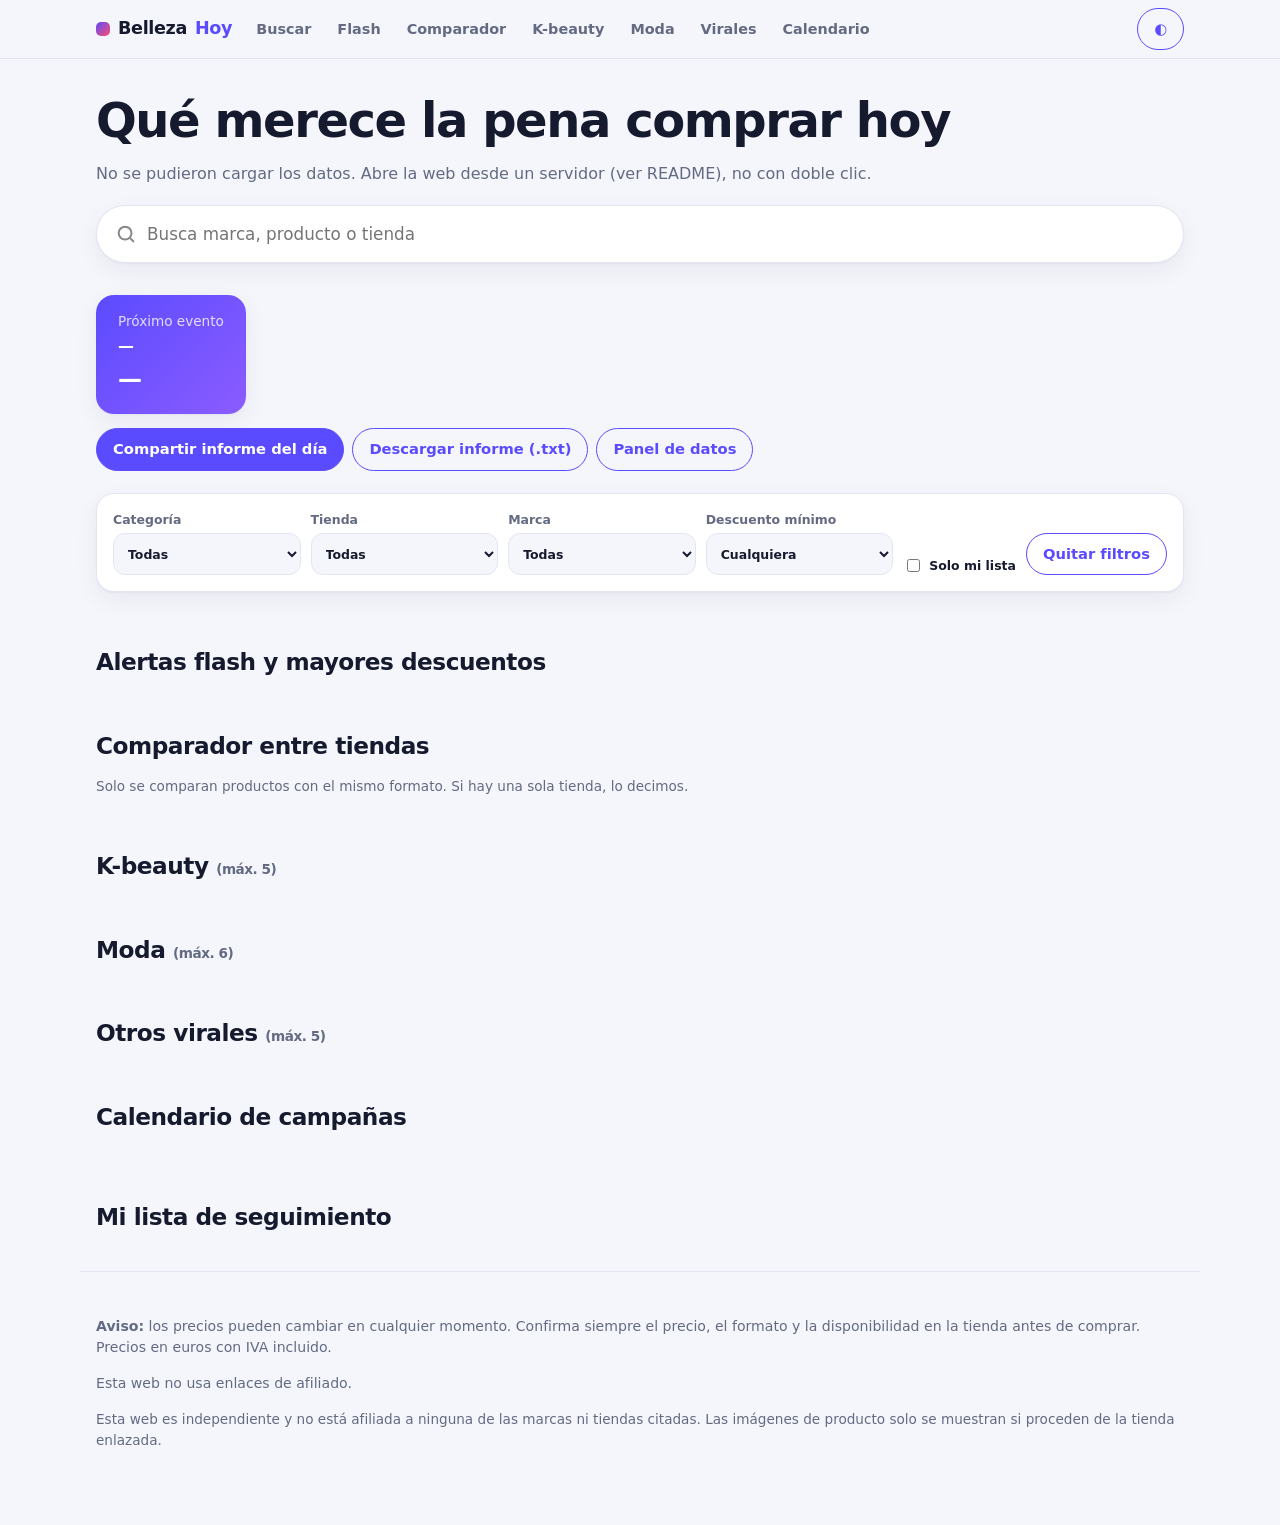
==== index.html @ 90c5a78e "Add files via upload" ====
<!doctype html>
<html lang="es">
<head>
<meta charset="utf-8">
<meta name="viewport" content="width=device-width, initial-scale=1">
<title>Ofertas de belleza hoy · Comparador de precios</title>
<meta name="description" content="Comparador de precios y ofertas diarias de belleza, K-beauty y moda en España.">
<link rel="stylesheet" href="styles.css">
</head>
<body>
<a class="skip" href="#main">Saltar al contenido</a>

<header class="top">
  <div class="wrap top-row">
    <strong class="brand"><i aria-hidden="true"></i>Belleza<span>Hoy</span></strong>
    <nav aria-label="Secciones" class="nav">
      <a href="#main">Buscar</a><a href="#flash">Flash</a><a href="#comparador">Comparador</a><a href="#kbeauty">K-beauty</a>
      <a href="#moda">Moda</a><a href="#virales">Virales</a><a href="#calendario">Calendario</a>
    </nav>
    <button id="theme" class="btn ghost" type="button" aria-label="Cambiar modo claro u oscuro">◐</button>
  </div>
</header>

<main id="main" class="wrap">
  <div id="example-banner" class="notice warn" hidden>
    <strong>Datos de ejemplo.</strong> Todos los productos y precios de esta versión son ficticios y llevan la etiqueta «EJEMPLO». No los uses para comprar.
  </div>

  <section class="hero" aria-labelledby="h-hero">
    <h1 id="h-hero">Qué merece la pena comprar hoy</h1>
    <p class="muted" id="updated">Cargando…</p>
    <div class="search" role="search">
      <label class="sr-only" for="q">Buscar marca, producto o tienda</label>
      <input id="q" type="search" autocomplete="off" placeholder="Busca marca, producto o tienda">
      <div id="chips" class="chips" aria-label="Marcas disponibles"></div>
      <p id="q-count" class="muted small" aria-live="polite"></p>
    </div>
    <div class="hero-grid">
      <div class="countdown" aria-live="polite">
        <span class="muted small">Próximo evento</span>
        <strong id="cd-name">—</strong>
        <span id="cd-time" class="cd-time">—</span>
      </div>
      <div id="key-day" class="notice" hidden></div>
    </div>
    <div class="actions">
      <button id="share" class="btn" type="button">Compartir informe del día</button>
      <button id="dl-report" class="btn ghost" type="button">Descargar informe (.txt)</button>
      <a class="btn ghost" id="admin-link" href="admin.html" hidden>Panel de datos</a>
    </div>
  </section>

  <section class="filters" aria-label="Filtros">
    <label>Categoría<select id="f-cat"><option value="">Todas</option></select></label>
    <label>Tienda<select id="f-store"><option value="">Todas</option></select></label>
    <label>Marca<select id="f-brand"><option value="">Todas</option></select></label>
    <label>Descuento mínimo<select id="f-pct">
      <option value="0">Cualquiera</option><option value="10">≥ 10 %</option><option value="20">≥ 20 %</option>
      <option value="30">≥ 30 %</option><option value="50">≥ 50 %</option></select></label>
    <label class="check"><input type="checkbox" id="f-watch"> Solo mi lista</label>
    <button id="f-reset" class="btn ghost" type="button">Quitar filtros</button>
  </section>

  <section id="flash" aria-labelledby="h-flash">
    <h2 id="h-flash">Alertas flash y mayores descuentos</h2>
    <div id="flash-out"></div>
  </section>

  <section id="comparador" aria-labelledby="h-cmp">
    <h2 id="h-cmp">Comparador entre tiendas</h2>
    <p class="muted small">Solo se comparan productos con el mismo formato. Si hay una sola tienda, lo decimos.</p>
    <div id="cmp-out"></div>
  </section>

  <section id="kbeauty" aria-labelledby="h-kb">
    <h2 id="h-kb">K-beauty <span class="muted small">(máx. 5)</span></h2>
    <div id="kb-out"></div>
  </section>

  <section id="moda" aria-labelledby="h-moda">
    <h2 id="h-moda">Moda <span class="muted small">(máx. 6)</span></h2>
    <div id="moda-out"></div>
  </section>

  <section id="virales" aria-labelledby="h-vir">
    <h2 id="h-vir">Otros virales <span class="muted small">(máx. 5)</span></h2>
    <div id="vir-out"></div>
  </section>

  <section id="calendario" aria-labelledby="h-cal">
    <h2 id="h-cal">Calendario de campañas</h2>
    <ul id="cal-out" class="cal"></ul>
  </section>

  <section id="watchlist" aria-labelledby="h-wl">
    <h2 id="h-wl">Mi lista de seguimiento</h2>
    <div id="wl-out"></div>
  </section>
</main>

<footer class="wrap foot">
  <p><strong>Aviso:</strong> los precios pueden cambiar en cualquier momento. Confirma siempre el precio, el formato y la disponibilidad en la tienda antes de comprar. Precios en euros con IVA incluido.</p>
  <p id="aff-note">Esta web no usa enlaces de afiliado.</p>
  <p class="muted small">Esta web es independiente y no está afiliada a ninguna de las marcas ni tiendas citadas. Las imágenes de producto solo se muestran si proceden de la tienda enlazada.</p>
</footer>

<div id="toast" role="status" aria-live="polite" class="toast" hidden></div>
<script src="app.js"></script>
</body>
</html>
---- styles.css ----
:root{
  --bg:#f5f6fb;--surface:#fff;--ink:#161a2e;--muted:#636a82;--line:#e3e6f2;
  --accent:#5b4bff;--accent-soft:#eceaff;--accent-ink:#fff;--hot:#ff4d6d;--hot-ink:#fff;
  --good:#0f8a5f;--good-bg:#dff6ec;--warn-bg:#fff4d1;--warn-ink:#6a4a00;--bad:#c63a3a;
  --radius:18px;--shadow:0 1px 2px rgba(30,30,80,.05),0 8px 24px rgba(30,30,80,.06);
  --font:"Inter",system-ui,-apple-system,"Segoe UI",Roboto,sans-serif;
}
@media (prefers-color-scheme:dark){:root:not([data-theme="light"]){
  --bg:#0e1020;--surface:#171a31;--ink:#eef0ff;--muted:#a0a6c4;--line:#292d4d;
  --accent:#8f84ff;--accent-soft:#25244d;--accent-ink:#0e1020;--hot:#ff7a93;--hot-ink:#1a0a10;
  --good:#5fdba9;--good-bg:#123a2c;--warn-bg:#3a3012;--warn-ink:#f4d58a;--bad:#ff8a8a;--shadow:none}}
:root[data-theme="dark"]{
  --bg:#0e1020;--surface:#171a31;--ink:#eef0ff;--muted:#a0a6c4;--line:#292d4d;
  --accent:#8f84ff;--accent-soft:#25244d;--accent-ink:#0e1020;--hot:#ff7a93;--hot-ink:#1a0a10;
  --good:#5fdba9;--good-bg:#123a2c;--warn-bg:#3a3012;--warn-ink:#f4d58a;--bad:#ff8a8a;--shadow:none}

*{box-sizing:border-box}
html{scroll-behavior:smooth;scroll-padding-top:70px}
body{margin:0;background:var(--bg);color:var(--ink);font:16px/1.55 var(--font);overflow-x:hidden;-webkit-font-smoothing:antialiased}
.wrap{max-width:1120px;margin:0 auto;padding:0 16px}
h1{font:800 clamp(1.8rem,6vw,3rem)/1.08 var(--font);letter-spacing:-.03em;margin:.2em 0 .15em}
h2{font:750 1.45rem/1.2 var(--font);letter-spacing:-.02em;margin:2.4em 0 .7em}
a{color:var(--accent)}
:focus-visible{outline:3px solid var(--accent);outline-offset:2px;border-radius:8px}
.skip{position:absolute;left:-999px;top:0;background:var(--accent);color:var(--accent-ink);padding:8px 12px;z-index:10}
.skip:focus{left:8px;top:8px}
.sr-only{position:absolute;width:1px;height:1px;overflow:hidden;clip:rect(0 0 0 0);white-space:nowrap}
.muted{color:var(--muted)}.small{font-size:.85rem}

.top{position:sticky;top:0;background:color-mix(in srgb,var(--bg) 85%,transparent);backdrop-filter:blur(12px);border-bottom:1px solid var(--line);z-index:5}
.top-row{display:flex;align-items:center;gap:12px;min-height:58px}
.brand{font-weight:800;font-size:1.1rem;white-space:nowrap;display:flex;align-items:center;gap:8px;letter-spacing:-.02em}
.brand i{width:14px;height:14px;border-radius:5px;background:linear-gradient(135deg,var(--accent),var(--hot));display:inline-block}
.brand span{color:var(--accent)}
.nav{display:flex;gap:2px;overflow-x:auto;flex:1;scrollbar-width:none}
.nav a{padding:7px 12px;text-decoration:none;color:var(--muted);border-radius:999px;font-size:.9rem;font-weight:550;white-space:nowrap}
.nav a:hover{background:var(--accent-soft);color:var(--accent)}

.btn{font:inherit;font-size:.92rem;font-weight:600;border:1.5px solid var(--accent);background:var(--accent);color:var(--accent-ink);padding:9px 16px;border-radius:999px;cursor:pointer;text-decoration:none;display:inline-block;min-height:42px;transition:transform .12s,filter .12s}
.btn.ghost{background:transparent;color:var(--accent)}
.btn:hover{filter:brightness(1.07);transform:translateY(-1px)}

.hero{padding:26px 0 6px}
.search{margin:18px 0 6px}
.search input{width:100%;font-size:1.05rem;padding:15px 20px 15px 50px;border-radius:999px;border:1.5px solid var(--line);background:var(--surface) url("data:image/svg+xml,%3Csvg xmlns='http://www.w3.org/2000/svg' width='22' height='22' viewBox='0 0 24 24' fill='none' stroke='%23888' stroke-width='2.2' stroke-linecap='round'%3E%3Ccircle cx='11' cy='11' r='7'/%3E%3Cpath d='M20 20l-3.5-3.5'/%3E%3C/svg%3E") no-repeat 18px 50%;box-shadow:var(--shadow);min-height:54px}
.search input:focus{border-color:var(--accent);outline:3px solid var(--accent-soft)}
.chips{display:flex;gap:8px;overflow-x:auto;padding:12px 2px 6px;scrollbar-width:thin}
.chip{font:inherit;font-size:.85rem;font-weight:550;white-space:nowrap;padding:6px 14px;border-radius:999px;border:1.5px solid var(--line);background:var(--surface);color:var(--ink);cursor:pointer;min-height:36px}
.chip:hover{border-color:var(--accent);color:var(--accent)}
.chip[aria-pressed="true"]{background:var(--accent);border-color:var(--accent);color:var(--accent-ink)}
.hero-grid{display:grid;gap:12px;margin:14px 0}
@media(min-width:700px){.hero-grid{grid-template-columns:auto 1fr;align-items:stretch}}
.countdown{background:linear-gradient(135deg,var(--accent),#8b5cff);color:#fff;border-radius:var(--radius);padding:16px 22px;display:flex;flex-direction:column;gap:2px;box-shadow:var(--shadow)}
.countdown .muted{color:rgba(255,255,255,.8)}
.cd-time{font-variant-numeric:tabular-nums;font-size:1.5rem;font-weight:800}
.actions{display:flex;flex-wrap:wrap;gap:8px}
.notice{padding:14px 18px;border-radius:var(--radius);background:var(--good-bg);color:var(--ink)}
.notice.warn{background:var(--warn-bg);color:var(--warn-ink);margin-top:16px}

.filters{display:grid;grid-template-columns:1fr 1fr;gap:10px;align-items:end;background:var(--surface);border:1px solid var(--line);border-radius:var(--radius);padding:16px;margin-top:16px;box-shadow:var(--shadow)}
@media(min-width:800px){.filters{grid-template-columns:repeat(4,1fr) auto auto}}
.filters label{display:flex;flex-direction:column;font-size:.78rem;font-weight:600;color:var(--muted);gap:4px}
select,input,textarea{font:inherit;color:var(--ink);background:var(--bg);border:1.5px solid var(--line);border-radius:12px;padding:8px 10px;min-height:42px;max-width:100%}
.filters .check{flex-direction:row;align-items:center;gap:6px;color:var(--ink)}
.filters .check input{min-height:auto}

.grid{display:grid;gap:16px;grid-template-columns:repeat(auto-fill,minmax(250px,1fr))}
.card{background:var(--surface);border:1px solid var(--line);border-radius:var(--radius);box-shadow:var(--shadow);padding:14px;display:flex;flex-direction:column;gap:8px;position:relative;min-width:0;transition:transform .15s,border-color .15s}
.card:hover{transform:translateY(-2px);border-color:var(--accent)}
.ph{height:104px;border-radius:12px;background:linear-gradient(135deg,hsl(var(--h,260) 80% 92%),hsl(calc(var(--h,260) + 40) 80% 86%));display:grid;place-items:center;color:hsl(var(--h,260) 45% 38%);font:800 2.2rem var(--font)}
@media(prefers-color-scheme:dark){:root:not([data-theme="light"]) .ph{background:linear-gradient(135deg,hsl(var(--h,260) 35% 22%),hsl(calc(var(--h,260) + 40) 35% 17%));color:hsl(var(--h,260) 70% 80%)}}
:root[data-theme="dark"] .ph{background:linear-gradient(135deg,hsl(var(--h,260) 35% 22%),hsl(calc(var(--h,260) + 40) 35% 17%));color:hsl(var(--h,260) 70% 80%)}
.card h3{font-size:1rem;margin:0;line-height:1.3;font-weight:650}
.meta{font-size:.82rem;color:var(--muted)}
.price-row{display:flex;align-items:baseline;gap:8px;flex-wrap:wrap}
.price{font-size:1.6rem;font-weight:800;letter-spacing:-.02em}
.old{text-decoration:line-through;color:var(--muted)}
.pct{background:var(--hot);color:var(--hot-ink);font-weight:800;font-size:.8rem;padding:3px 9px;border-radius:999px}
.tag{font-size:.72rem;font-weight:600;padding:2px 9px;border-radius:999px;border:1px solid var(--line);color:var(--muted)}
.tag.ej{background:var(--warn-bg);color:var(--warn-ink);border-color:transparent;font-weight:700}
.tag.bad{color:var(--bad);border-color:var(--bad)}
.tag.good{background:var(--good-bg);color:var(--good);border-color:transparent}
.card .go{margin-top:auto;display:flex;gap:6px;padding-top:4px}
.card .go .btn{flex:1;text-align:center}
.fav{border:1.5px solid var(--line);background:transparent;color:var(--ink);border-radius:999px;width:42px;min-height:42px;cursor:pointer;font-size:1.1rem}
.fav[aria-pressed="true"]{color:var(--hot);border-color:var(--hot)}
.unver{color:var(--bad);font-size:.8rem}
.spark{width:100%;height:28px}
.spark path{fill:none;stroke:var(--accent);stroke-width:2}

.cmp{background:var(--surface);border:1px solid var(--line);border-radius:var(--radius);padding:16px;margin-bottom:14px;box-shadow:var(--shadow)}
.cmp h3{margin:0 0 8px;font-size:1.05rem}
.cmp table{width:100%;border-collapse:collapse;font-size:.92rem}
.cmp th,.cmp td{text-align:left;padding:9px 6px;border-top:1px solid var(--line);vertical-align:top}
.cmp th{font-weight:600;color:var(--muted);font-size:.78rem;border-top:0}
.cmp tr.best td{background:var(--good-bg)}
.cmp td.num{font-variant-numeric:tabular-nums;white-space:nowrap;font-weight:700}
.cmp .tblwrap{overflow-x:auto}

.cal{list-style:none;padding:0;display:grid;gap:10px}
.cal li{background:var(--surface);border:1px solid var(--line);border-radius:var(--radius);padding:14px 18px;display:flex;justify-content:space-between;gap:12px;flex-wrap:wrap}
.empty{padding:18px;border:1.5px dashed var(--line);border-radius:var(--radius);color:var(--muted);background:var(--surface)}
.foot{padding:30px 16px 60px;font-size:.88rem;color:var(--muted);border-top:1px solid var(--line);margin-top:40px}
.toast{position:fixed;left:50%;bottom:20px;transform:translateX(-50%);background:var(--ink);color:var(--bg);padding:10px 18px;border-radius:999px;z-index:20}

/* admin */
.panel{background:var(--surface);border:1px solid var(--line);border-radius:var(--radius);padding:18px;margin:16px 0}
.form{display:grid;gap:10px;grid-template-columns:1fr 1fr}
@media(min-width:800px){.form{grid-template-columns:repeat(4,1fr)}}
.form label{display:flex;flex-direction:column;font-size:.8rem;color:var(--muted);gap:4px}
.form .wide{grid-column:1/-1}
.tbl{overflow-x:auto}.tbl table{border-collapse:collapse;width:100%;font-size:.85rem}
.tbl td,.tbl th{border-top:1px solid var(--line);padding:6px;text-align:left}
textarea{width:100%;min-height:120px;font-family:ui-monospace,monospace;font-size:.8rem}
@media(prefers-reduced-motion:reduce){html{scroll-behavior:auto}.btn,.card{transition:none}}
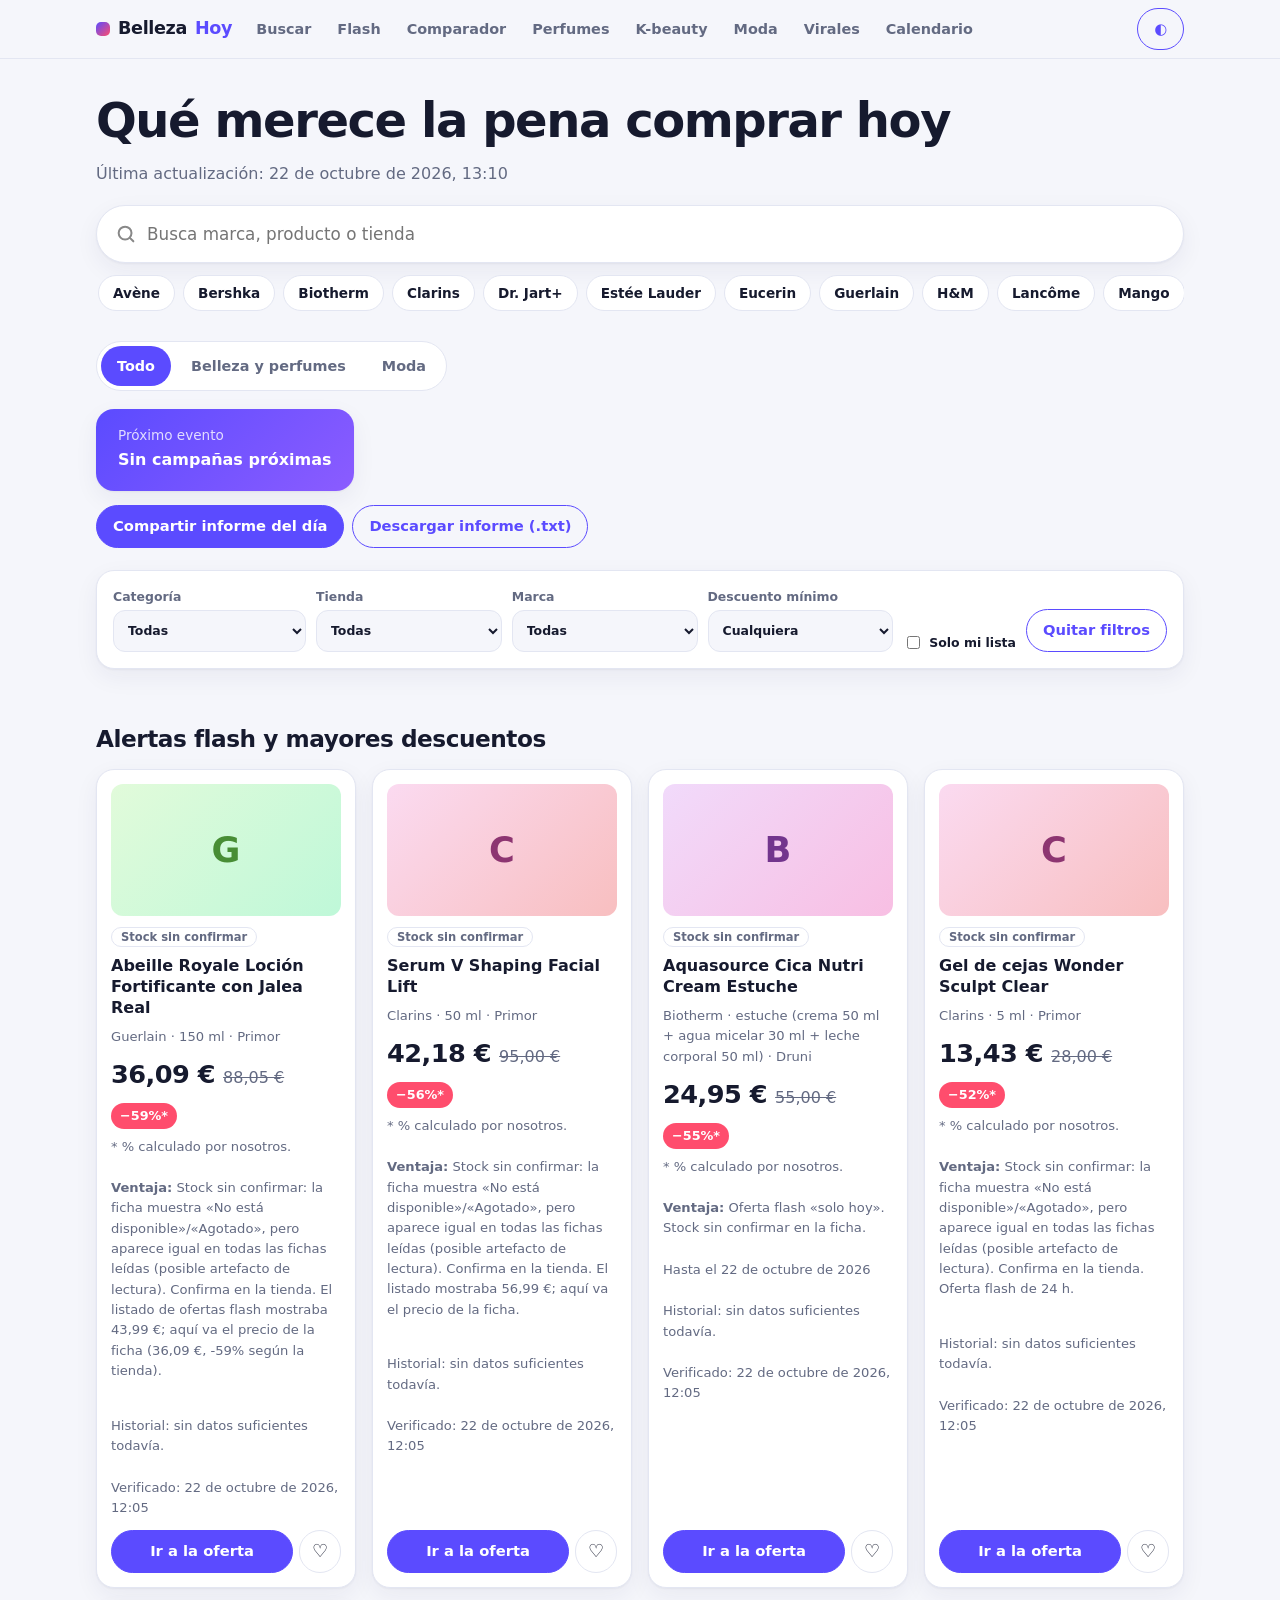
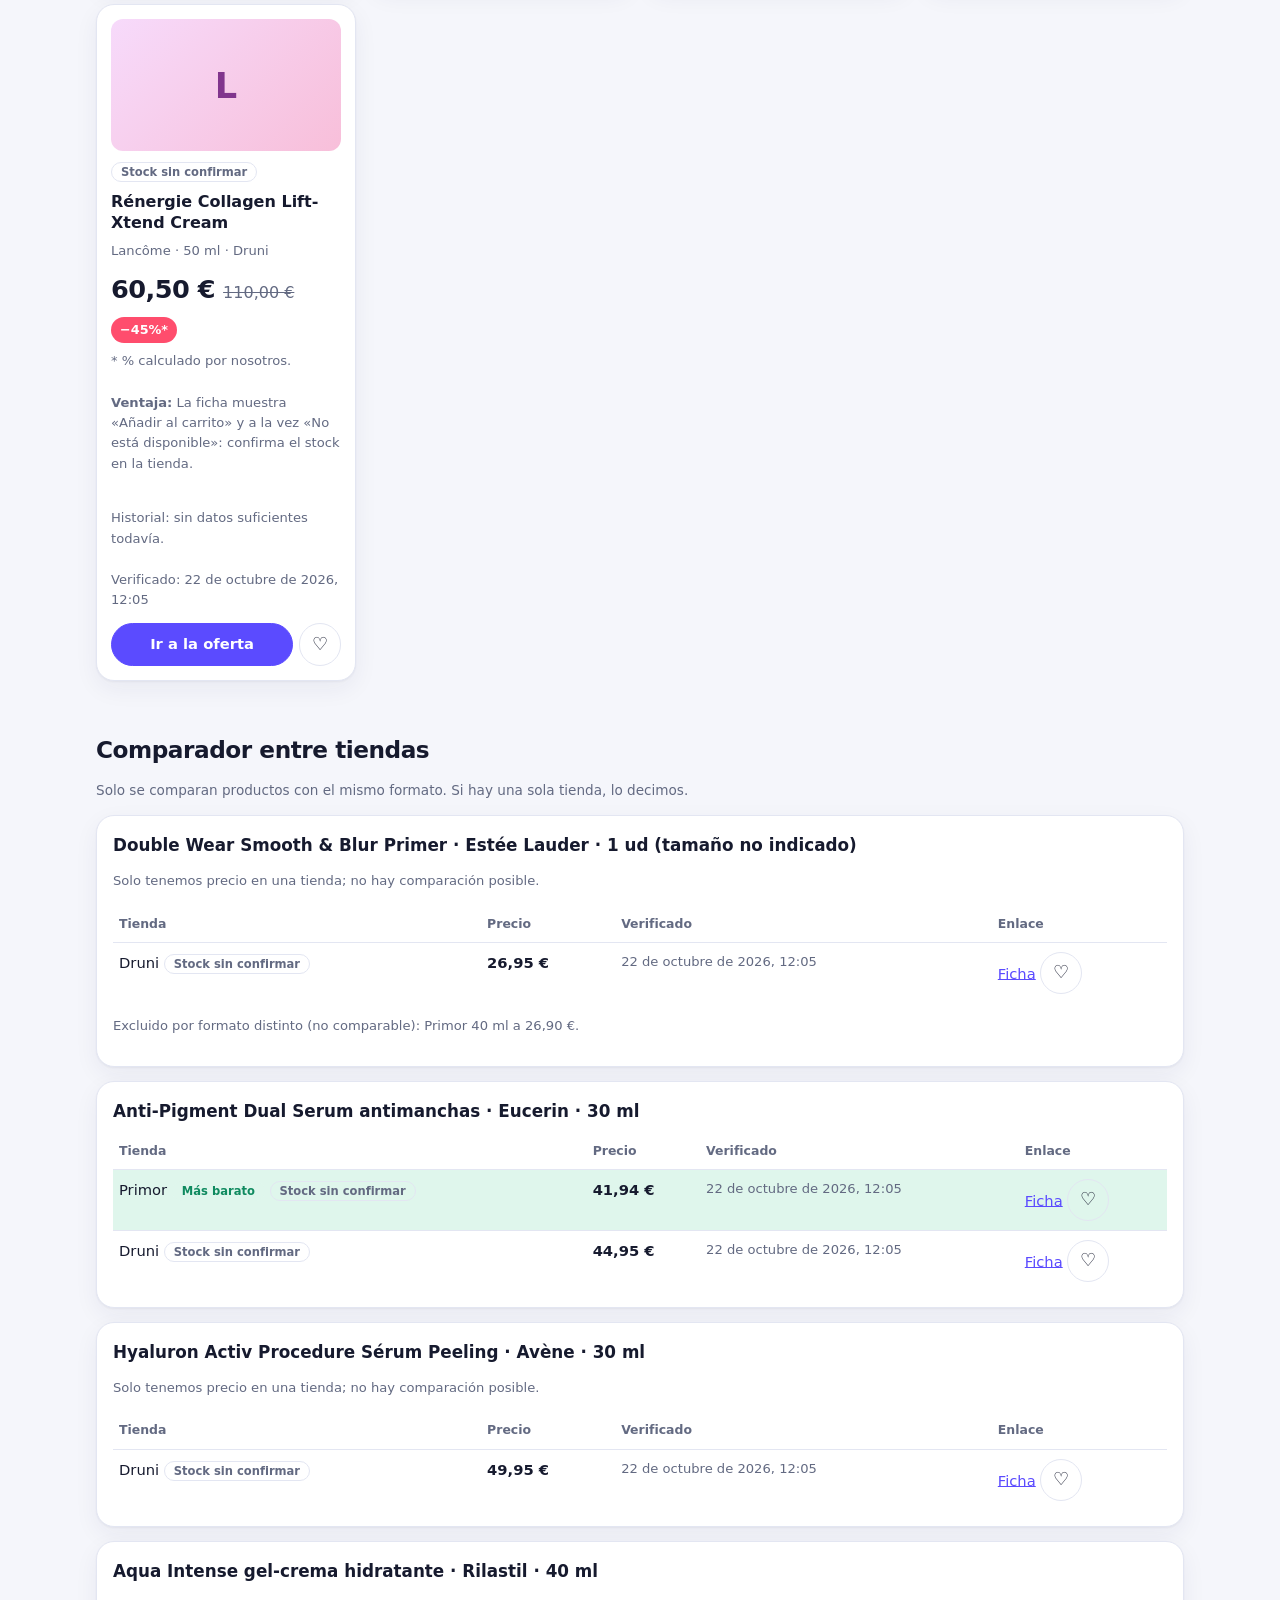
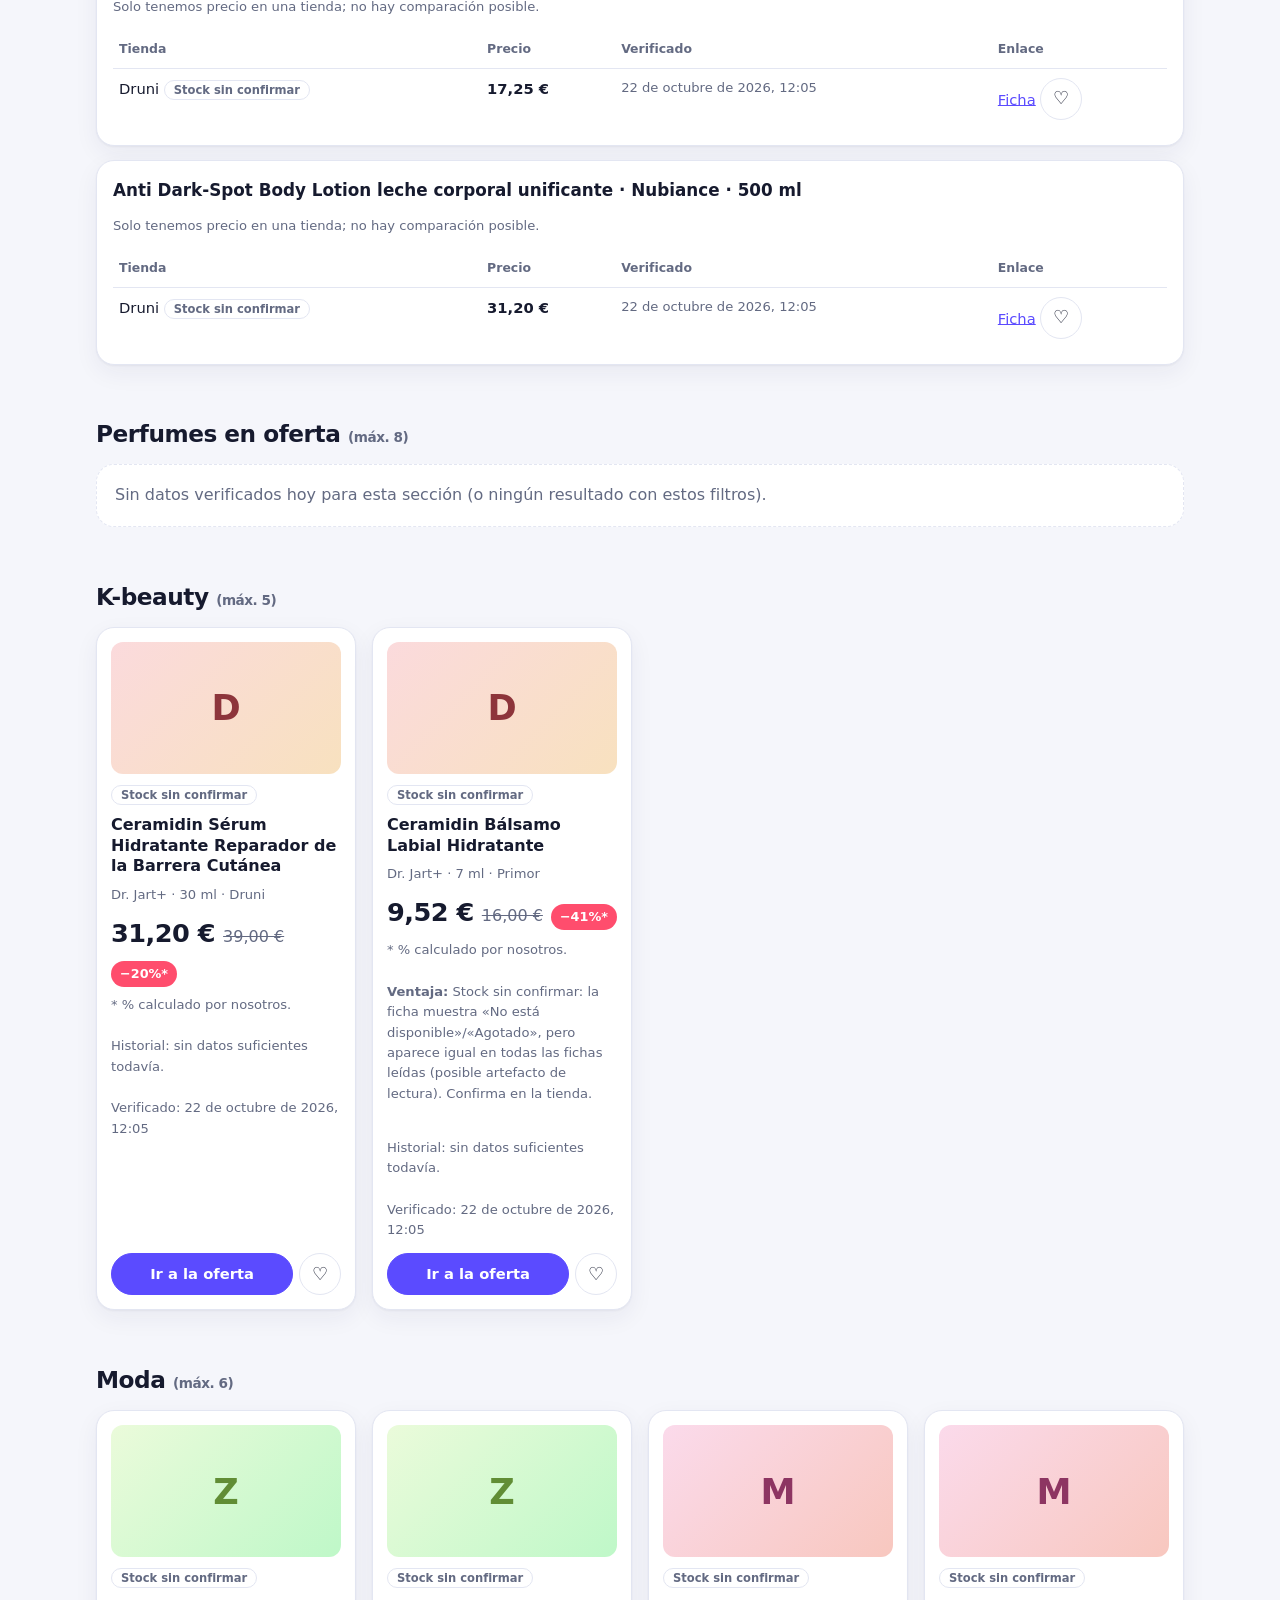
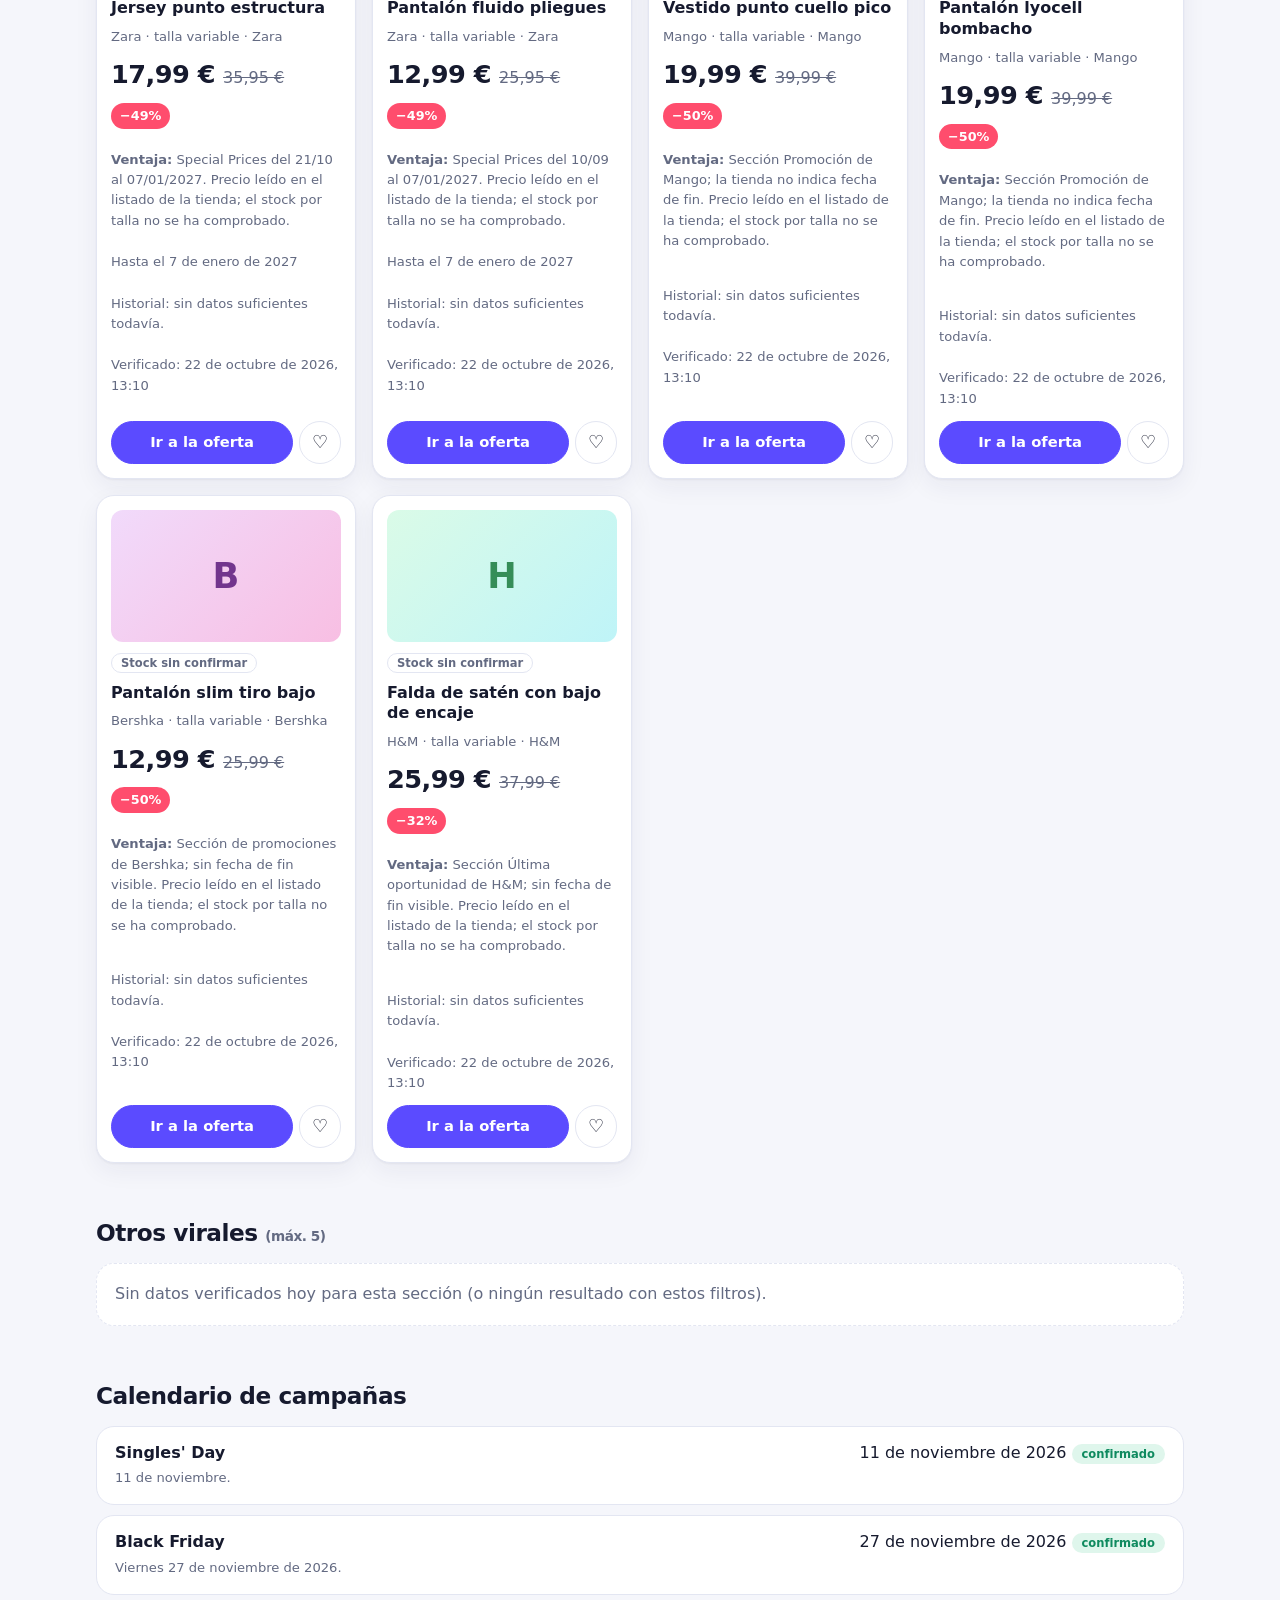
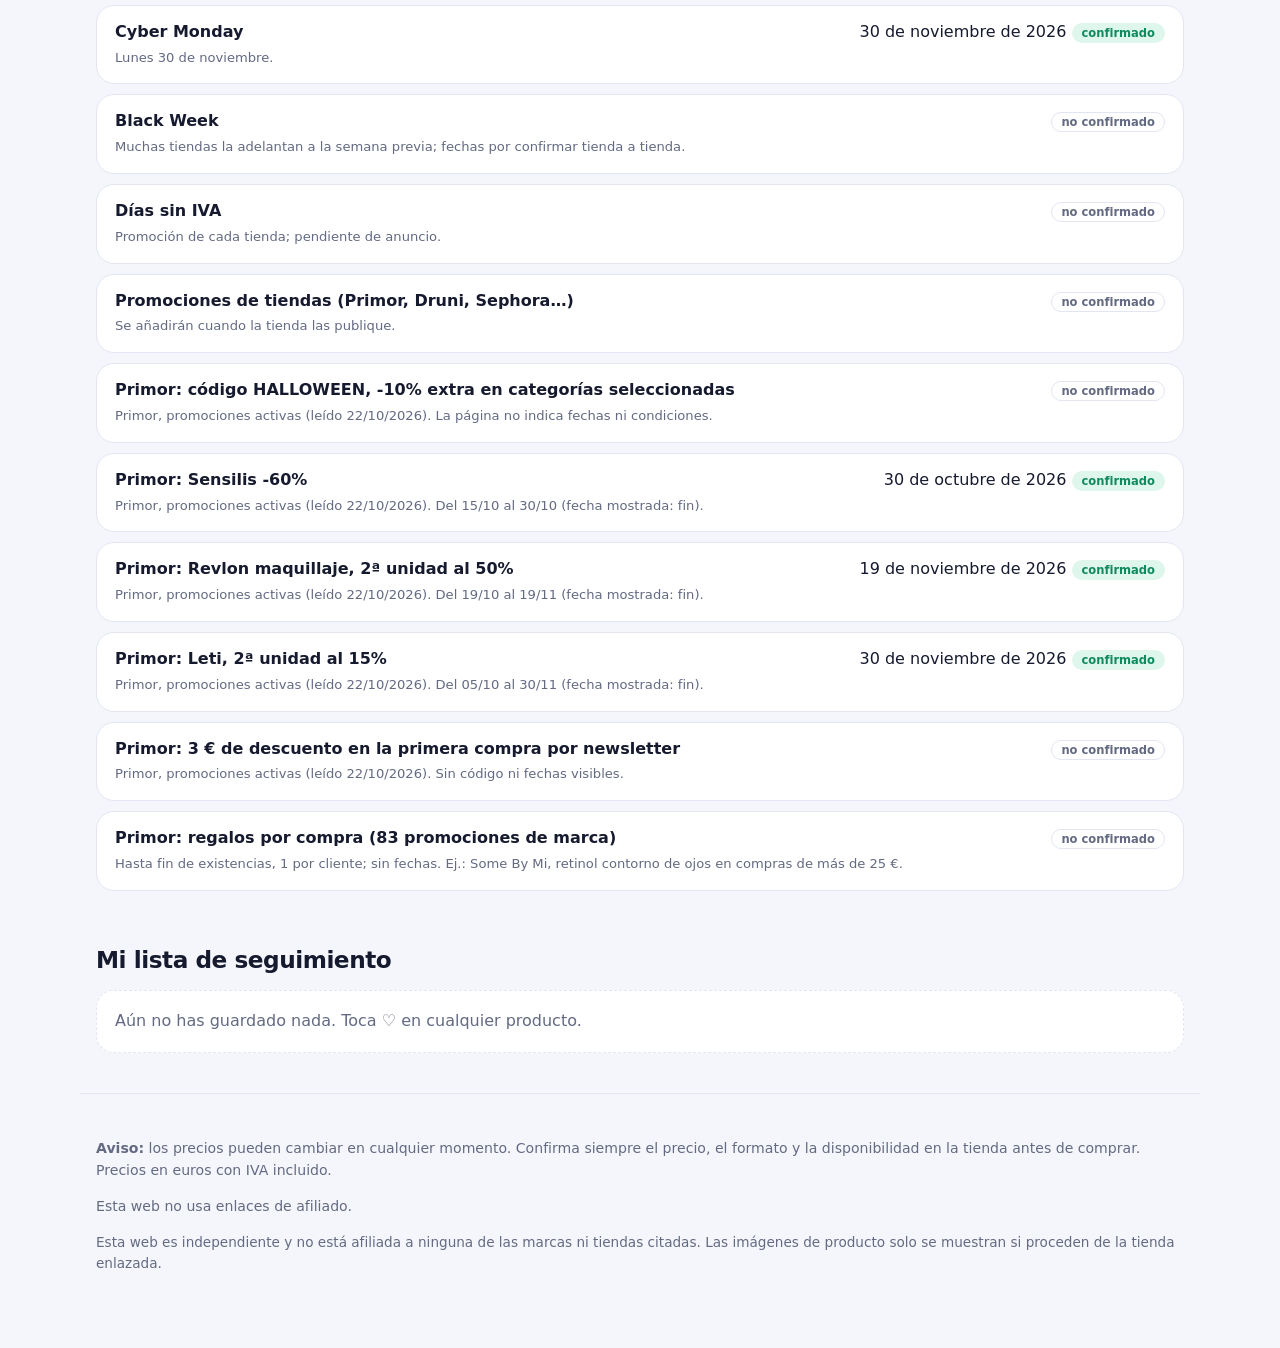
==== commit dc59034f: "Add files via upload" ====
--- a/index.html
+++ b/index.html
@@ -14,7 +14,7 @@
   <div class="wrap top-row">
     <strong class="brand"><i aria-hidden="true"></i>Belleza<span>Hoy</span></strong>
     <nav aria-label="Secciones" class="nav">
-      <a href="#main">Buscar</a><a href="#flash">Flash</a><a href="#comparador">Comparador</a><a href="#kbeauty">K-beauty</a>
+      <a href="#main">Buscar</a><a href="#flash">Flash</a><a href="#comparador">Comparador</a><a href="#perfumes">Perfumes</a><a href="#kbeauty">K-beauty</a>
       <a href="#moda">Moda</a><a href="#virales">Virales</a><a href="#calendario">Calendario</a>
     </nav>
     <button id="theme" class="btn ghost" type="button" aria-label="Cambiar modo claro u oscuro">◐</button>
@@ -34,6 +34,11 @@
       <input id="q" type="search" autocomplete="off" placeholder="Busca marca, producto o tienda">
       <div id="chips" class="chips" aria-label="Marcas disponibles"></div>
       <p id="q-count" class="muted small" aria-live="polite"></p>
+    </div>
+    <div class="seg" role="group" aria-label="Mostrar">
+      <button type="button" class="segbtn" data-g="todo" aria-pressed="true">Todo</button>
+      <button type="button" class="segbtn" data-g="belleza" aria-pressed="false">Belleza y perfumes</button>
+      <button type="button" class="segbtn" data-g="moda" aria-pressed="false">Moda</button>
     </div>
     <div class="hero-grid">
       <div class="countdown" aria-live="polite">
@@ -61,6 +66,11 @@
     <button id="f-reset" class="btn ghost" type="button">Quitar filtros</button>
   </section>
 
+  <section id="results" aria-labelledby="h-res" hidden>
+    <h2 id="h-res">Resultados <span class="muted small" id="res-n"></span></h2>
+    <div id="res-out"></div>
+  </section>
+
   <section id="flash" aria-labelledby="h-flash">
     <h2 id="h-flash">Alertas flash y mayores descuentos</h2>
     <div id="flash-out"></div>
@@ -70,6 +80,11 @@
     <h2 id="h-cmp">Comparador entre tiendas</h2>
     <p class="muted small">Solo se comparan productos con el mismo formato. Si hay una sola tienda, lo decimos.</p>
     <div id="cmp-out"></div>
+  </section>
+
+  <section id="perfumes" aria-labelledby="h-perf">
+    <h2 id="h-perf">Perfumes en oferta <span class="muted small">(máx. 8)</span></h2>
+    <div id="perf-out"></div>
   </section>
 
   <section id="kbeauty" aria-labelledby="h-kb">
--- a/styles.css
+++ b/styles.css
@@ -67,7 +67,7 @@
 .grid{display:grid;gap:16px;grid-template-columns:repeat(auto-fill,minmax(250px,1fr))}
 .card{background:var(--surface);border:1px solid var(--line);border-radius:var(--radius);box-shadow:var(--shadow);padding:14px;display:flex;flex-direction:column;gap:8px;position:relative;min-width:0;transition:transform .15s,border-color .15s}
 .card:hover{transform:translateY(-2px);border-color:var(--accent)}
-.ph{height:104px;border-radius:12px;background:linear-gradient(135deg,hsl(var(--h,260) 80% 92%),hsl(calc(var(--h,260) + 40) 80% 86%));display:grid;place-items:center;color:hsl(var(--h,260) 45% 38%);font:800 2.2rem var(--font)}
+.ph{position:relative;overflow:hidden;height:132px;border-radius:12px;background:linear-gradient(135deg,hsl(var(--h,260) 80% 92%),hsl(calc(var(--h,260) + 40) 80% 86%));display:grid;place-items:center;color:hsl(var(--h,260) 45% 38%);font:800 2.2rem var(--font)}
 @media(prefers-color-scheme:dark){:root:not([data-theme="light"]) .ph{background:linear-gradient(135deg,hsl(var(--h,260) 35% 22%),hsl(calc(var(--h,260) + 40) 35% 17%));color:hsl(var(--h,260) 70% 80%)}}
 :root[data-theme="dark"] .ph{background:linear-gradient(135deg,hsl(var(--h,260) 35% 22%),hsl(calc(var(--h,260) + 40) 35% 17%));color:hsl(var(--h,260) 70% 80%)}
 .card h3{font-size:1rem;margin:0;line-height:1.3;font-weight:650}
@@ -113,3 +113,10 @@
 .tbl td,.tbl th{border-top:1px solid var(--line);padding:6px;text-align:left}
 textarea{width:100%;min-height:120px;font-family:ui-monospace,monospace;font-size:.8rem}
 @media(prefers-reduced-motion:reduce){html{scroll-behavior:auto}.btn,.card{transition:none}}
+
+.ph img{z-index:1;position:absolute;inset:0;width:100%;height:100%;object-fit:contain;background:#fff;padding:6px}
+.ph span{position:relative;z-index:0}
+.seg{display:inline-flex;gap:4px;background:var(--surface);border:1px solid var(--line);border-radius:999px;padding:4px;margin:10px 0 4px;max-width:100%;overflow-x:auto}
+.segbtn{font:inherit;font-size:.9rem;font-weight:600;border:0;background:transparent;color:var(--muted);padding:8px 16px;border-radius:999px;cursor:pointer;white-space:nowrap;min-height:40px}
+.segbtn[aria-pressed="true"]{background:var(--accent);color:var(--accent-ink)}
+[hidden]{display:none!important}
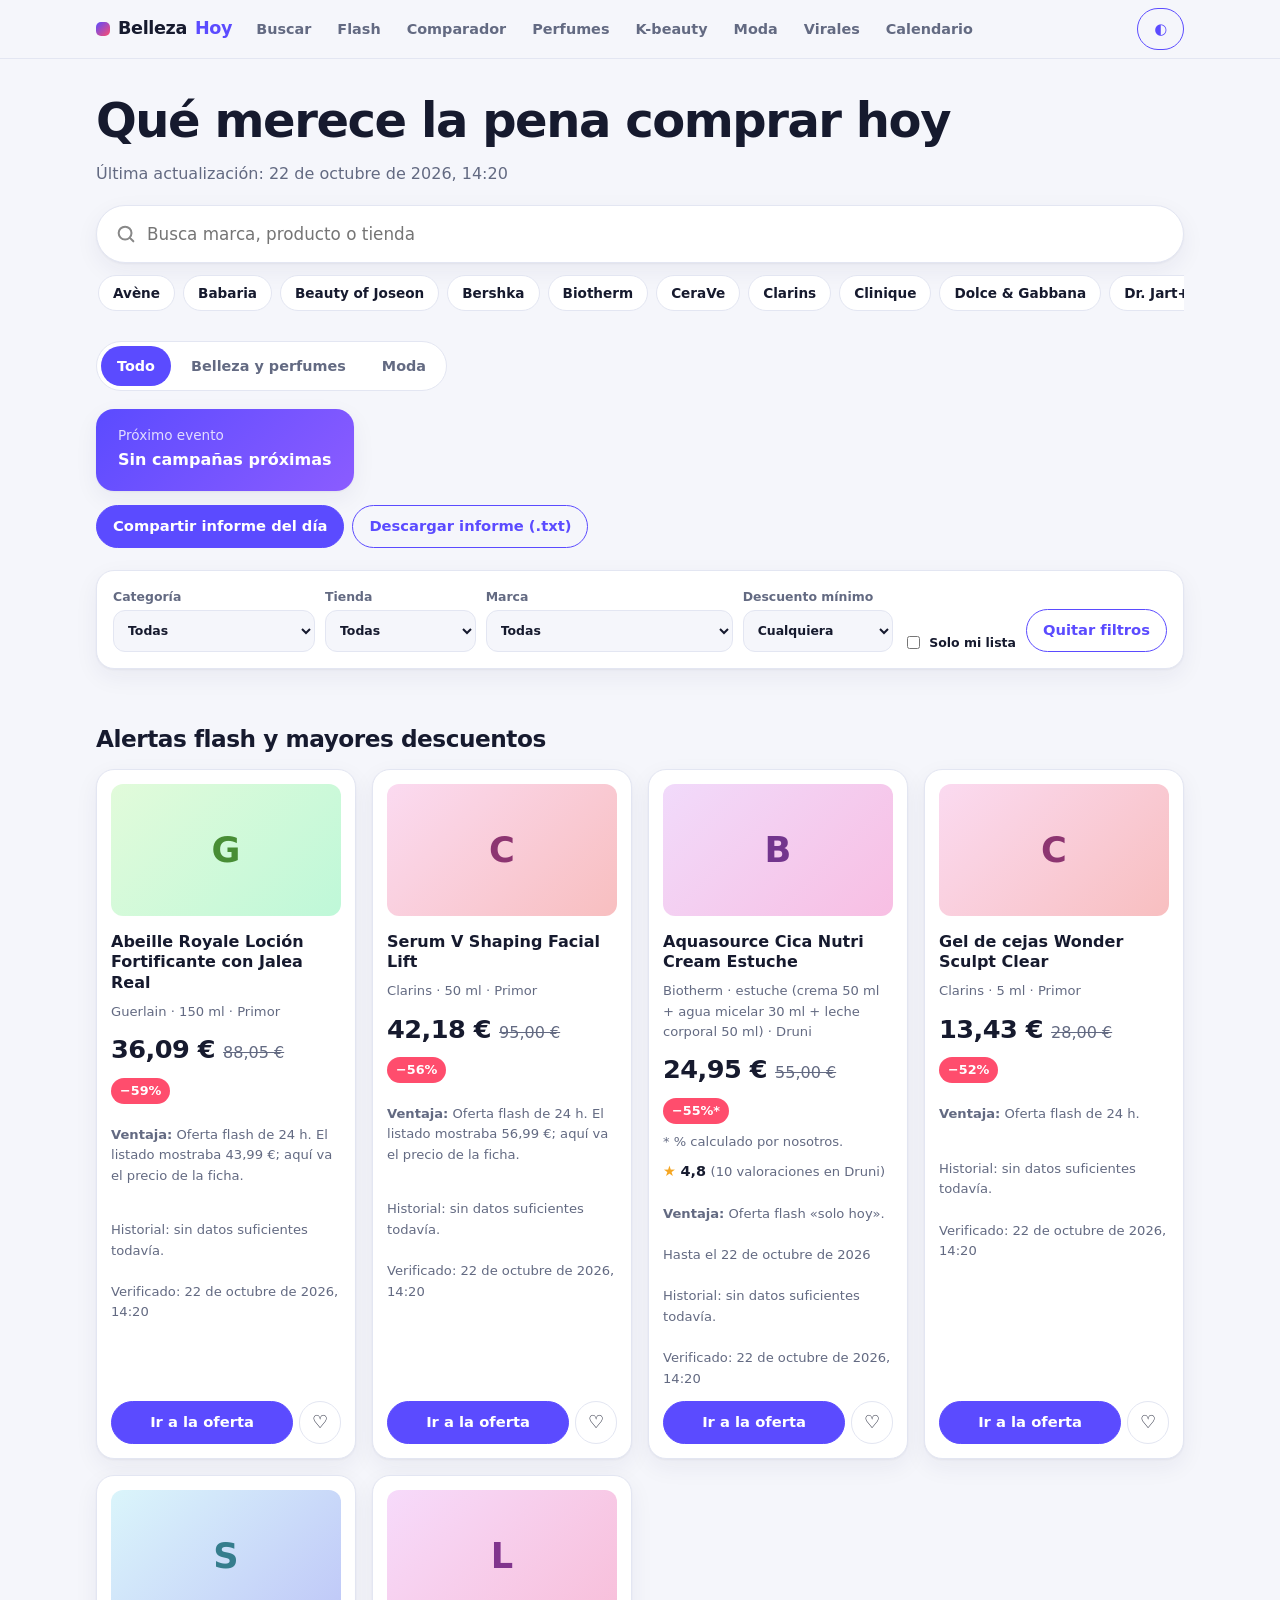
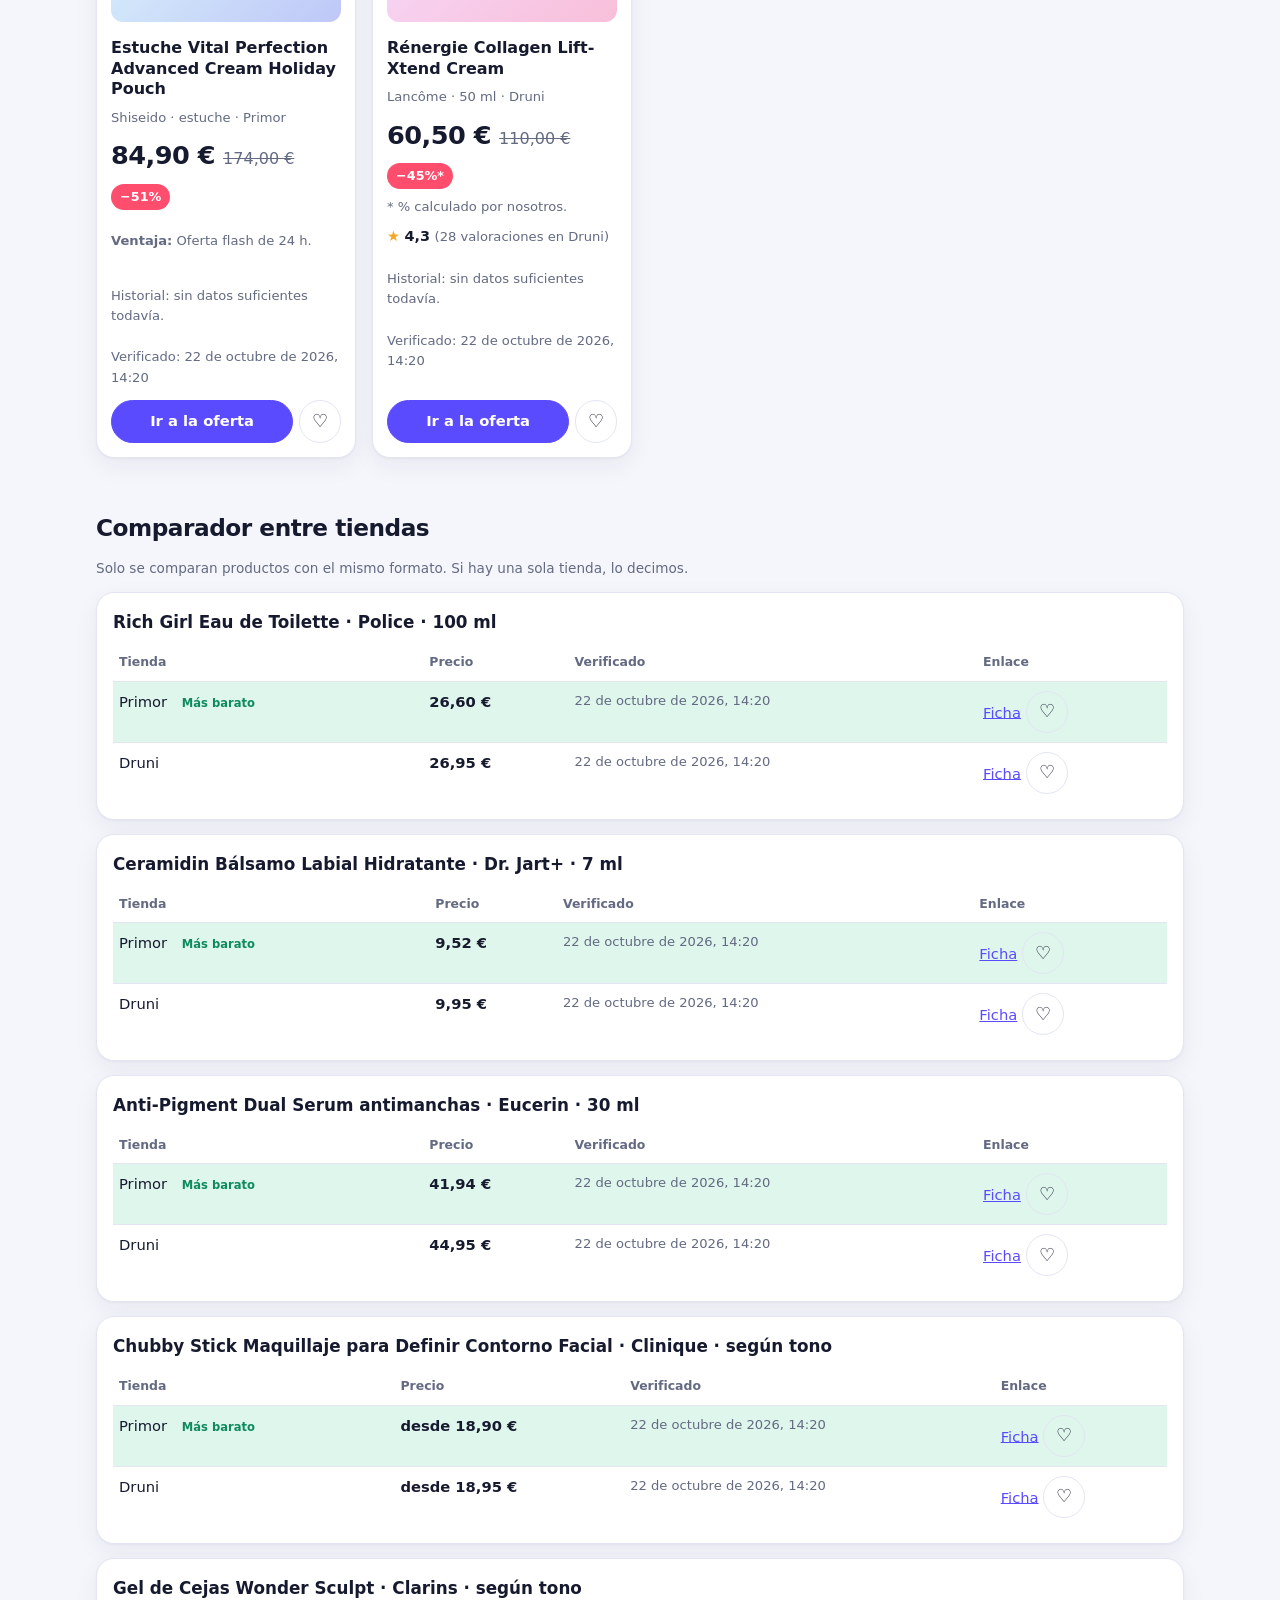
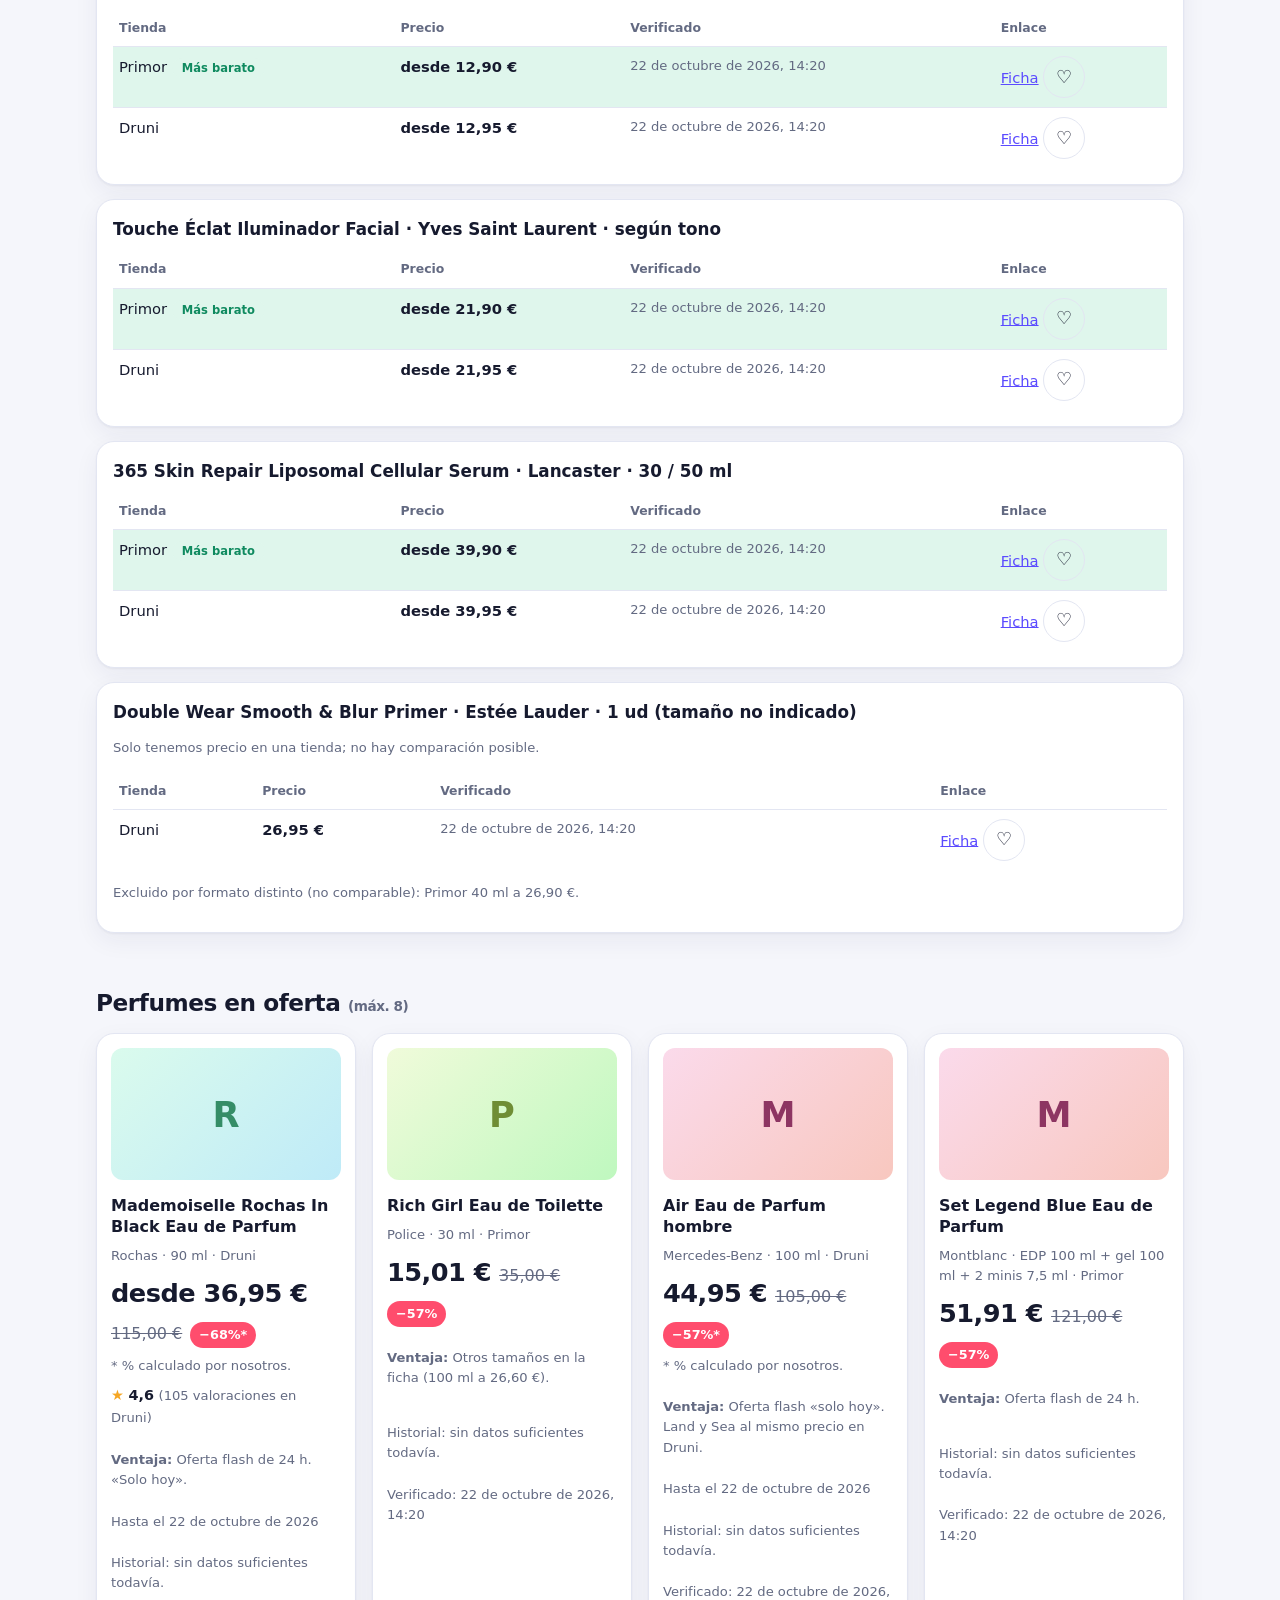
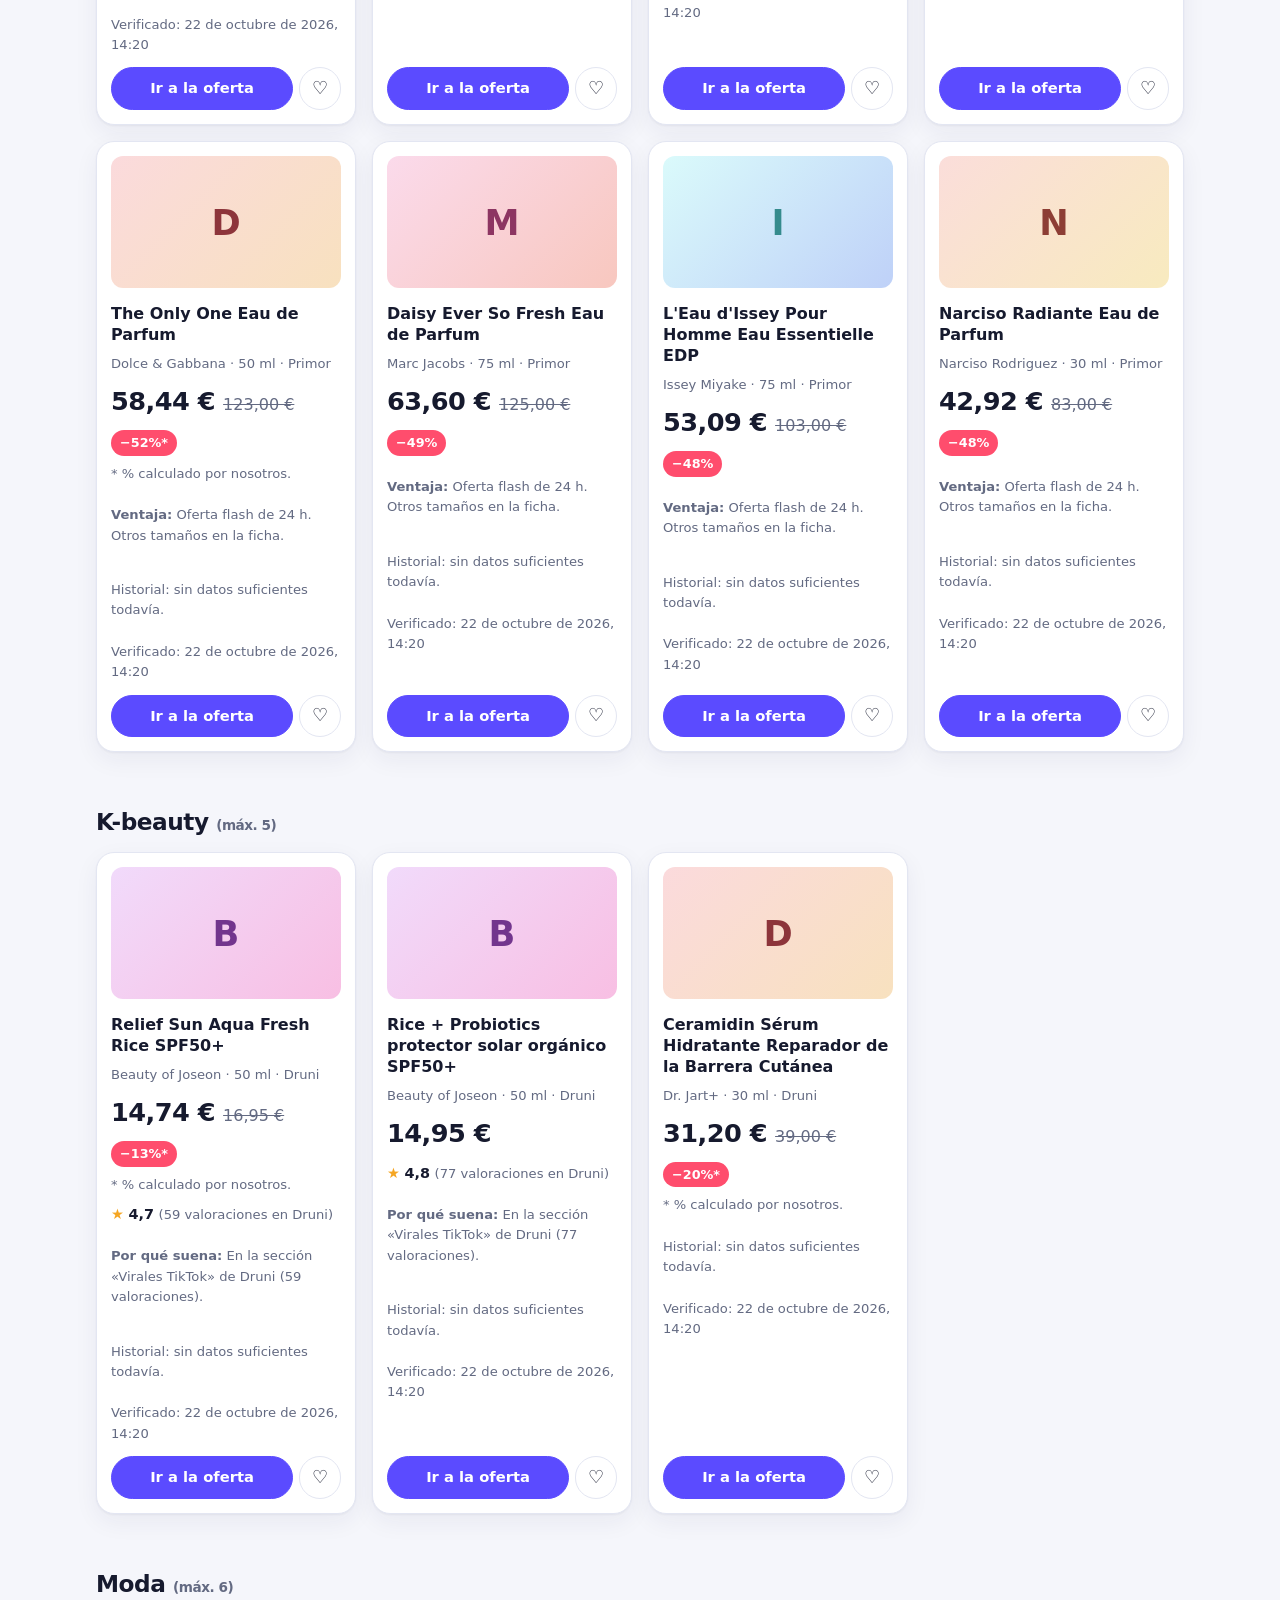
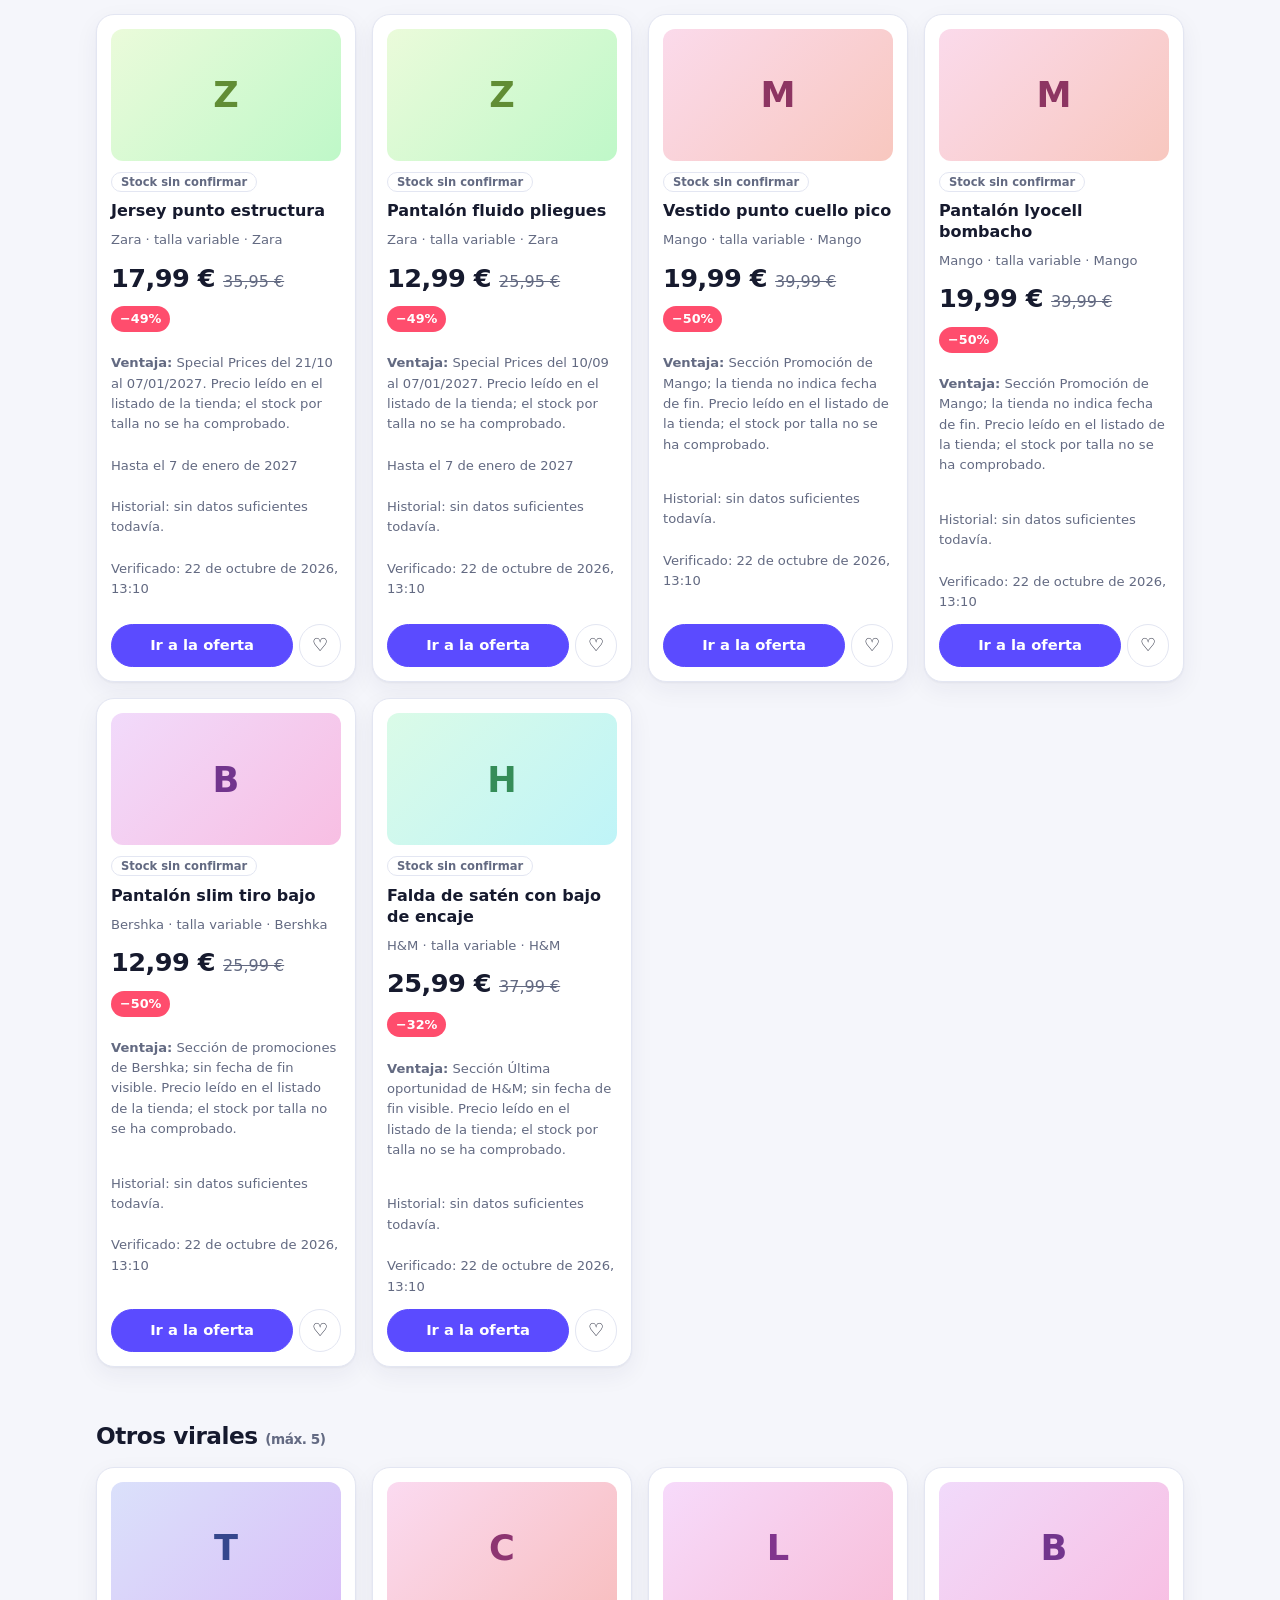
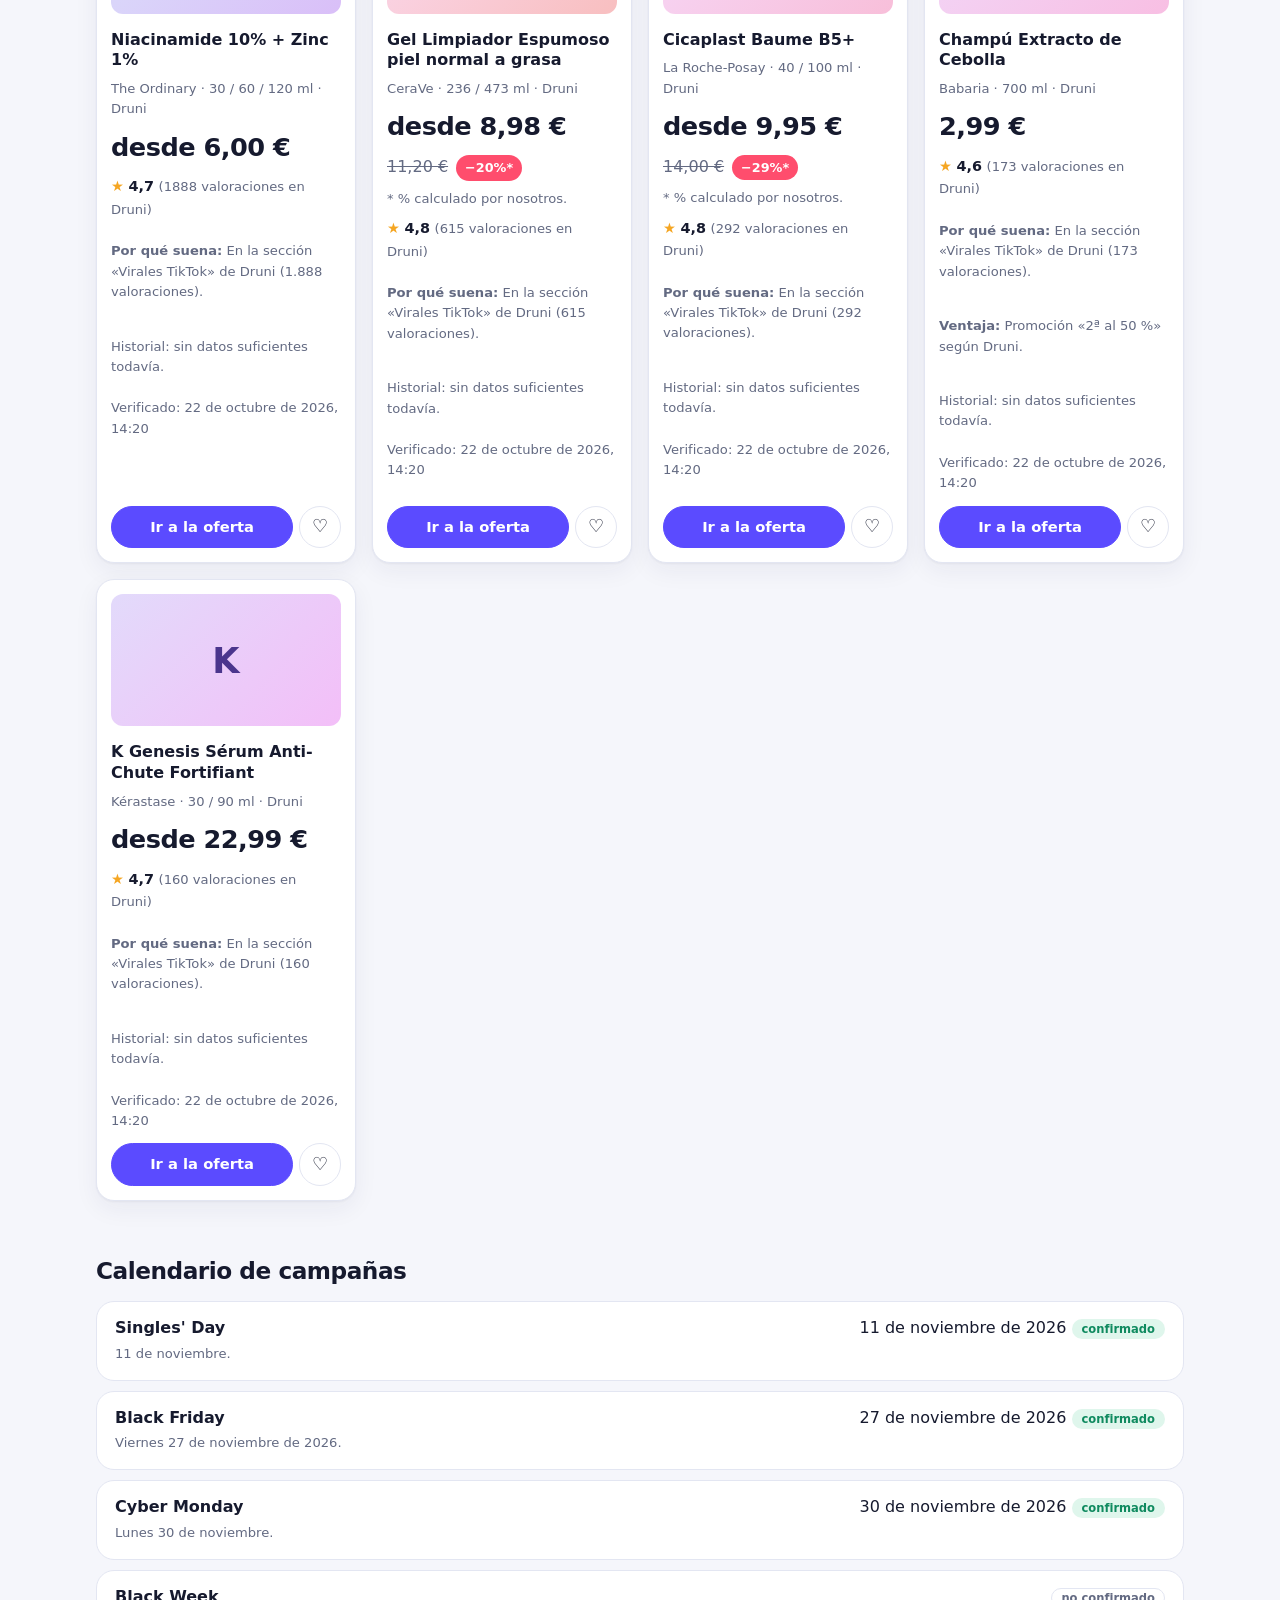
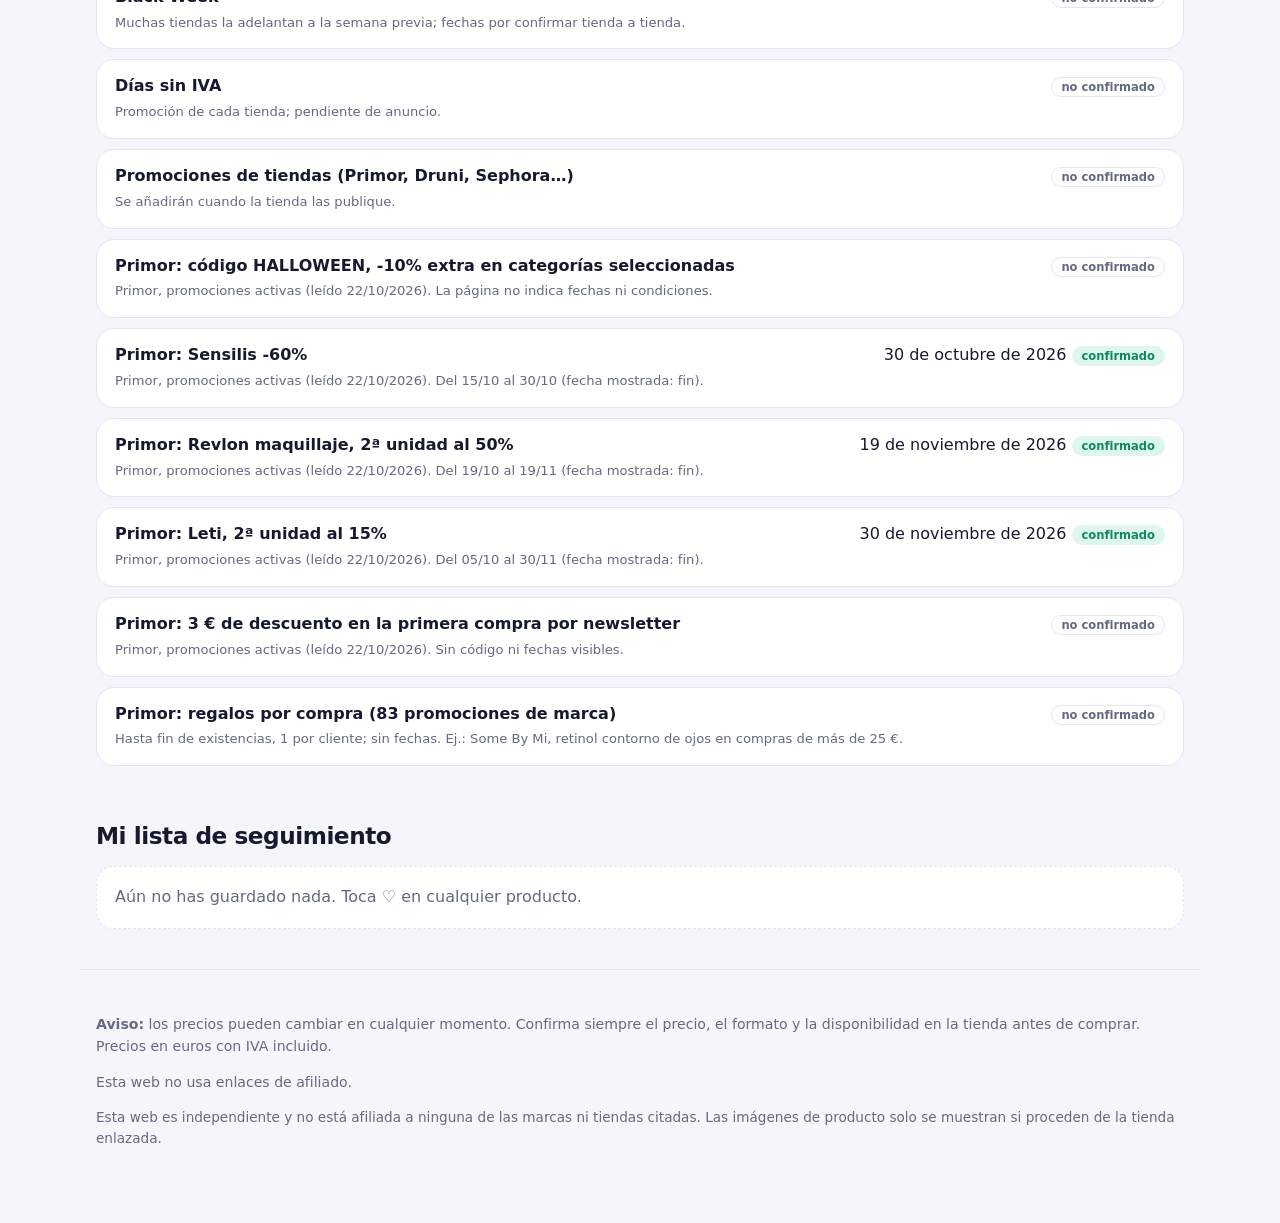
==== commit 6ff8df10: "Add files via upload" ====
--- a/index.html
+++ b/index.html
@@ -14,7 +14,7 @@
   <div class="wrap top-row">
     <strong class="brand"><i aria-hidden="true"></i>Belleza<span>Hoy</span></strong>
     <nav aria-label="Secciones" class="nav">
-      <a href="#main">Buscar</a><a href="#flash">Flash</a><a href="#comparador">Comparador</a><a href="#perfumes">Perfumes</a><a href="#kbeauty">K-beauty</a>
+      <a href="#main">Buscar</a><a href="#halloween" id="nav-hal" hidden>Halloween</a><a href="#flash">Flash</a><a href="#comparador">Comparador</a><a href="#perfumes">Perfumes</a><a href="#kbeauty">K-beauty</a>
       <a href="#moda">Moda</a><a href="#virales">Virales</a><a href="#calendario">Calendario</a>
     </nav>
     <button id="theme" class="btn ghost" type="button" aria-label="Cambiar modo claro u oscuro">◐</button>
@@ -25,6 +25,8 @@
   <div id="example-banner" class="notice warn" hidden>
     <strong>Datos de ejemplo.</strong> Todos los productos y precios de esta versión son ficticios y llevan la etiqueta «EJEMPLO». No los uses para comprar.
   </div>
+
+  <div id="campana" class="campana" hidden></div>
 
   <section class="hero" aria-labelledby="h-hero">
     <h1 id="h-hero">Qué merece la pena comprar hoy</h1>
@@ -69,6 +71,11 @@
   <section id="results" aria-labelledby="h-res" hidden>
     <h2 id="h-res">Resultados <span class="muted small" id="res-n"></span></h2>
     <div id="res-out"></div>
+  </section>
+
+  <section id="halloween" aria-labelledby="h-hal" hidden>
+    <h2 id="h-hal">🎃 Ofertas de Halloween en Primor <span class="muted small">(máx. 8)</span></h2>
+    <div id="hal-out"></div>
   </section>
 
   <section id="flash" aria-labelledby="h-flash">
--- a/styles.css
+++ b/styles.css
@@ -120,3 +120,9 @@
 .segbtn{font:inherit;font-size:.9rem;font-weight:600;border:0;background:transparent;color:var(--muted);padding:8px 16px;border-radius:999px;cursor:pointer;white-space:nowrap;min-height:40px}
 .segbtn[aria-pressed="true"]{background:var(--accent);color:var(--accent-ink)}
 [hidden]{display:none!important}
+
+.rating{font-size:.9rem}.rating span:first-child{color:#f5a623}
+
+.campana{background:linear-gradient(90deg,#ff7a1a,#ff4d6d);color:#fff}
+.campana-in{display:flex;gap:12px;align-items:center;justify-content:space-between;flex-wrap:wrap;padding-top:10px;padding-bottom:10px}
+.campana .btn{background:#fff;color:#c2410c;border-color:#fff}
